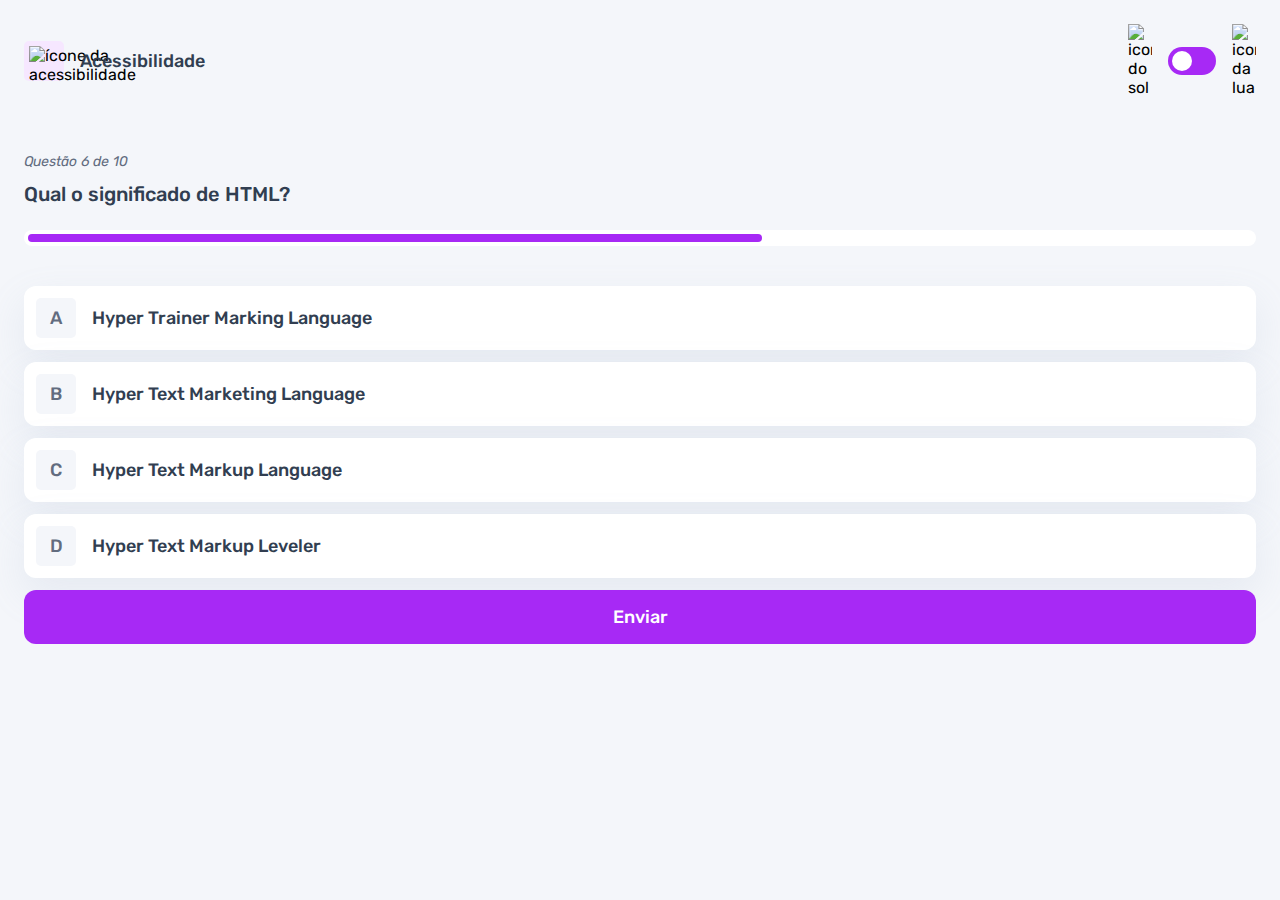
==== pages/Quiz/quiz.html @ d0536d73 "adicionando o efeito de seleção nas alternativas" ====
<!DOCTYPE html>
<html lang="en">
<head>
    <meta charset="UTF-8">
    <meta name="viewport" content="width=device-width, initial-scale=1.0">
    <link rel="preconnect" href="https://fonts.googleapis.com">
    <link rel="preconnect" href="https://fonts.gstatic.com" crossorigin>
    <link href="https://fonts.googleapis.com/css2?family=Rubik:ital,wght@0,300..900;1,300..900&display=swap" rel="stylesheet">
    <link rel="stylesheet" href="quiz.css">
    <title>Quiz App</title>
</head>
<body>
    <header>
        <div class="assunto">
            <div class="assunto_icone">
                <img src="../../assets/images/icon-accessibility.svg" alt="ícone da acessibilidade">
            </div>

            <h1>Acessibilidade</h1>
        </div>


        <div class="tema">
            <img src="../../assets/images/icon-sun-dark.svg" alt="icone do sol">

            <button>
                <div></div>
            </button>
            <img src="../../assets/images/icon-moon-dark.svg" alt="icone da lua">
        </div>
    </header>

    <main>
        <section class="pergunta">
            <p>Questão 6 de 10</p>


            <h2>Qual o significado de HTML?</h2>

            <div class="barra_progresso">
                <div></div>
            </div>
        </section>

        <section class="alternativas">
            <form action="">
                <label for="alternativa_a">
                    <input type="radio" id="alternativa_a" name="alternativa">

                    <div>
                        <span>A</span>

                        Hyper Trainer Marking Language
                    </div>

                </label>
                <label for="alternativa_b">
                    <input type="radio" id="alternativa_b" name="alternativa">

                    <div>
                        <span>B</span>
                        Hyper Text Marketing Language
                    </div>
                </label>
                <label for="alternativa_c">
                    <input type="radio" id="alternativa_c"  name="alternativa">

                    <div>
                        <span>C</span>
                        Hyper Text Markup Language
                    </div>
                </label>
                <label for="alternativa_d">
                    <input type="radio" id="alternativa_d" name="alternativa">

                    <div>
                        <span>D</span>
                        Hyper Text Markup Leveler
                    </div>
                </label>
            </form>
            <button>Enviar</button>
        </section>
    </main>
</body>
</html>
---- pages/Quiz/quiz.css ----
* {
    margin: 0;
    padding: 0;
    box-sizing: border-box;
    font-family: "Rubik", sans-serif;
    -webkit-font-smoothing: antialiased;
}

:root {
    --bg-color: #f4f6fa;
    --purple: #a729f5;
    --white: #fff;
    --button-bg: #fff;
    --primary-text-color: #313e51;
    --secondary-text-color: #626c7f;
    --shadow: 0px 16px 40px 0px rgba(143, 160, 193, 0.14);
    --bg-html: #fff1e9;
    --bg-css: #e0fdef;
    --bg-javascript: #ebf0ff;
    --bg-acessibilidade: #f6e7ff;
    --green:#26d782;
    --red: #ee5454;
    --bg-mobile: url(../../assets/images/pattern-background-mobile-light.svg);
    --bg-desktop: url(../../assets/images/pattern-background-desktop-light.svg);
}

body.escuro {
    --bg-color: #313e51;
    --bg-mobile: url(../../assets/images/pattern-background-mobile-dark.svg);
    --bg-desktop: url(../../assets/images/pattern-background-desktop-dark.svg);
    --primary-text-color: #fff;
    --secondary-text-color: #abc1e1;
    --button-bg: #3b4d66;
    --shadow: 0px 16px 40px 0px rgba(49, 62, 81, 0.14);
}

body {
    height: 100svh;
    background: var(--bg-mobile) var(--bg-color);
    background-repeat: no-repeat;
    background-size: cover;
}

header {
    display: flex;
    justify-content: space-between;
    padding: 16px 24px;
}

.assunto {
    display: flex;
    align-items: center;
    gap: 16px;
}

.assunto_icone {
    background: var(--bg-acessibilidade);
    width: 40px;
    height: 40px;
    padding: 5px;
    border-radius: 5px;
}

.assunto_icone img {
    width: 100%;
}
.assunto h1 {
    font-size: 18px;
    font-weight: 500;
    color: var(--primary-text-color);
}
.tema {
    padding: 8px 0;
    display: flex;
    align-items: center;
    gap: 8px;
}


.tema img {
    width: 16px;
}


.tema button {
    height: 20px;
    width: 32px;
    background: var(--purple);
    border: 0;
    border-radius: 999px;
    padding: 4px;
}

.tema button div {
    background: var(--white);
    width: 12px;
    height: 12px;
    border-radius: 999px;

}


main {
    padding: 32px 24px;
}


.pergunta {
    margin-bottom: 40px;
}

.pergunta p {
    font-style: italic;
    font-size: 14px;
    color: var(--secondary-text-color);
    margin-bottom: 12px;
}

.pergunta h2 {
    font-size: 20px;
    font-weight: 500;
    color: var(--primary-text-color);
    line-height: 24px;
    margin-bottom: 24px;
}

.barra_progresso {
    background: var(--button-bg);
    height: 16px;
    padding: 4px;
    border-radius: 999px;
}

.barra_progresso div {
    height: 100%;
    width: 60%;
    background: var(--purple);
    border-radius: 999px;
}

.alternativas form {
    display: flex;
    flex-direction: column;
    gap: 12px;
    margin-bottom: 12px;
}

.alternativas label {
    display: block;
    background: var(--button-bg);
    padding: 12px;
    font-size: 18px;
    font-weight: 500;
    border-radius: 12px;
    box-shadow: var(--shadow);
    color: var(--primary-text-color);
}

.alternativas label:has(input:checked) {
    outline: 3px solid var(--purple);

    & span {
        background: var(--purple);
        color: var(--white);
    }
}

.alternativas input {
    display: none;
}

.alternativas div {
    display: flex;
    align-items: center;
    gap: 16px;
}

.alternativas div span {
    display: block;
    width: 40px;
    height: 40px;
    background: var(--bg-color);
    border-radius: 5px;
    color: var(--secondary-text-color);

    display: flex;
    align-items: center;
    justify-content: center;
    flex-shrink: 0;
}

.alternativas button {
    padding: 16px;
    border-radius: 12px;
    border: none;
    background: var(--purple);
    color: var(--white);
    width: 100%;



    font-size: 18px;
    font-weight: 500;
}


@media(min-width: 1100px) {
    .tema {
        gap: 16px;
    }

    .tema img {
        width: 24px;
    }

    .tema button {
        width: 48px;
        height: 28px;
    }

    .tema button div {
        width: 20px;
        height: 20px;
    }
}
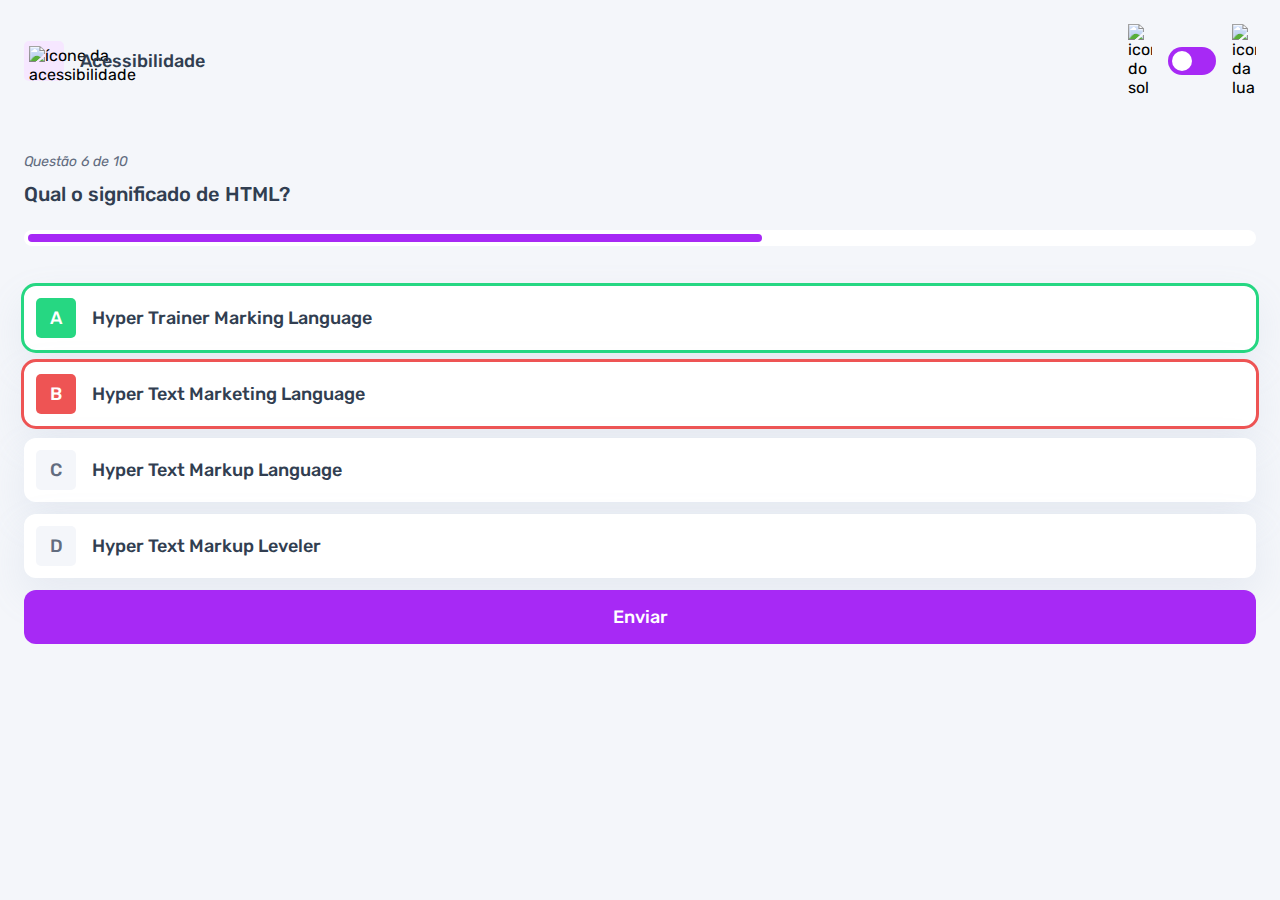
==== commit 8fd8369a: "adicionado o efeito para alternativas corretas e erradas" ====
--- a/pages/Quiz/quiz.html
+++ b/pages/Quiz/quiz.html
@@ -44,7 +44,7 @@
 
         <section class="alternativas">
             <form action="">
-                <label for="alternativa_a">
+                <label for="alternativa_a" id="correta">
                     <input type="radio" id="alternativa_a" name="alternativa">
 
                     <div>
@@ -54,7 +54,7 @@
                     </div>
 
                 </label>
-                <label for="alternativa_b">
+                <label for="alternativa_b" id="errada">
                     <input type="radio" id="alternativa_b" name="alternativa">
 
                     <div>
--- a/pages/Quiz/quiz.css
+++ b/pages/Quiz/quiz.css
@@ -165,6 +165,25 @@
     }
 }
 
+
+.alternativas label#correta {
+    outline: 3px solid var(--green);
+
+    & span {
+        background: var(--green);
+        color: var(--white);
+    }
+}
+
+.alternativas label#errada {
+    outline: 3px solid var(--red);
+
+    & span {
+        background: var(--red);
+        color: var(--white);
+    }
+}
+
 .alternativas input {
     display: none;
 }
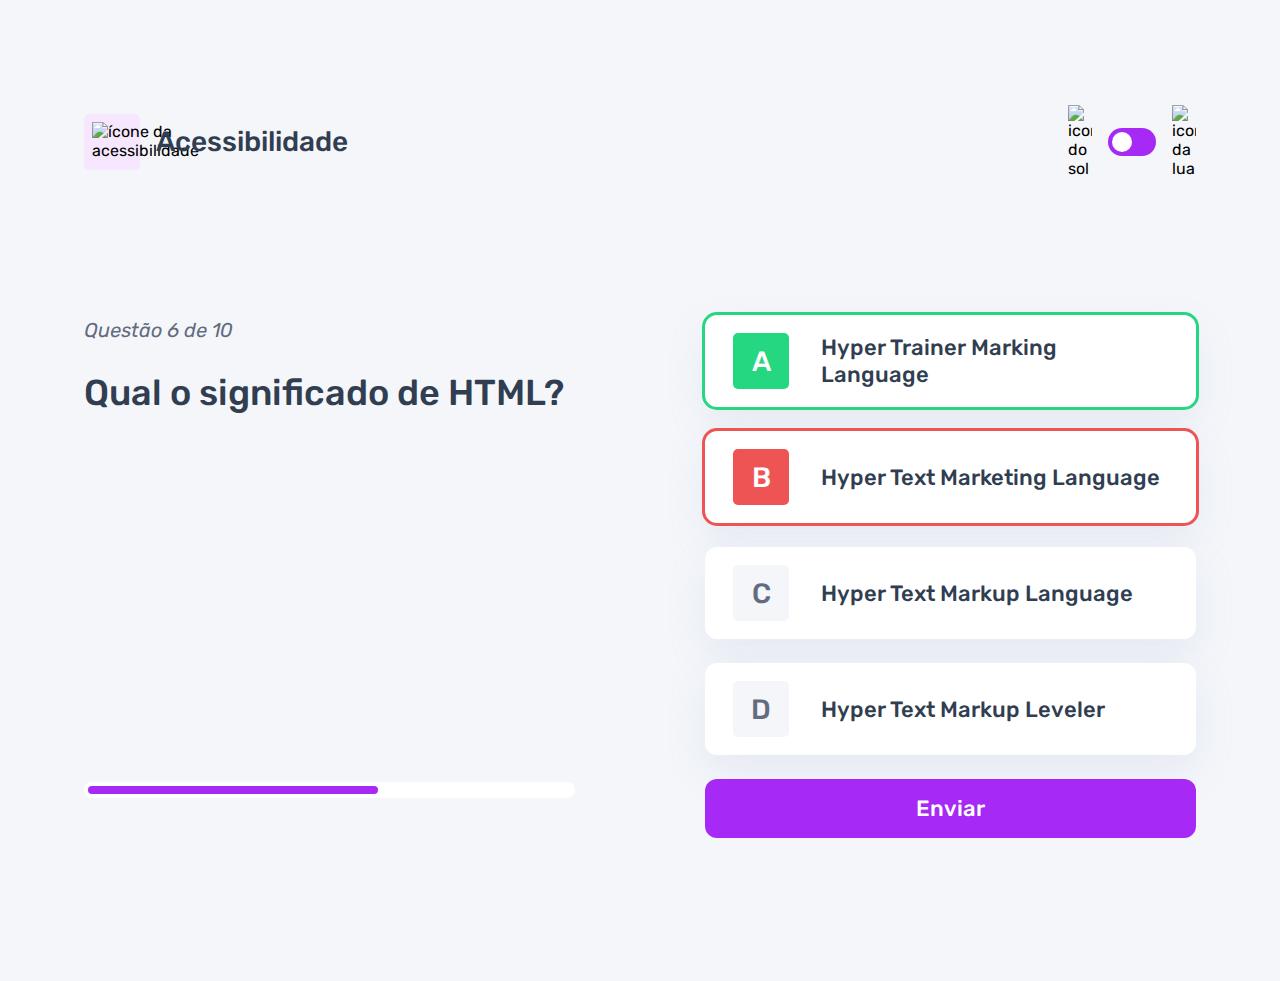
==== commit 21bbd9de: "adicionada a responsividade para o desktop" ====
--- a/pages/Quiz/quiz.html
+++ b/pages/Quiz/quiz.html
@@ -32,11 +32,12 @@
 
     <main>
         <section class="pergunta">
-            <p>Questão 6 de 10</p>
+            <div>
+                <p>Questão 6 de 10</p>
 
 
-            <h2>Qual o significado de HTML?</h2>
-
+                <h2>Qual o significado de HTML?</h2>
+            </div>
             <div class="barra_progresso">
                 <div></div>
             </div>
--- a/pages/Quiz/quiz.css
+++ b/pages/Quiz/quiz.css
@@ -224,6 +224,22 @@
 
 
 @media(min-width: 1100px) {
+    header {
+        margin-block: 81px;
+        max-width: 1160px;
+        margin-inline: auto;
+    }
+
+    .assunto_icone{
+        width: 56px;
+        height: 56px;
+        padding: 8px;
+    }
+
+    .assunto h1 {
+        font-size: 28px;
+    }
+
     .tema {
         gap: 16px;
     }
@@ -241,4 +257,61 @@
         width: 20px;
         height: 20px;
     }
+
+    main {
+        max-width: 1160px;
+        margin-inline: auto;
+
+
+        display: flex;
+        gap: 130px;
+
+    }
+
+    section {
+        width: 100%;
+    }
+
+    .pergunta {
+        display: flex;
+        flex-direction: column;
+        justify-content: space-between;
+    }
+
+    .pergunta p {
+        font-size: 20px;
+        line-height: 30px;
+        margin-bottom: 27px;
+    }
+
+    .pergunta h2 {
+        font-size: 36px;
+        line-height: 42px;
+    }
+
+    .alternativas form {
+        gap: 24px;
+        margin-bottom: 24px;
+    }
+
+    .alternativas label {
+        font-size: 22px;
+        padding: 18px 28px;
+
+    }
+
+    .alternativas div {
+        gap: 32px;
+    }
+
+
+    .alternativas div span {
+        width: 56px;
+        height: 56px;
+        font-size: 28px;
+    }
+
+    .alternativas button {
+        font-size: 22px;
+    }
 }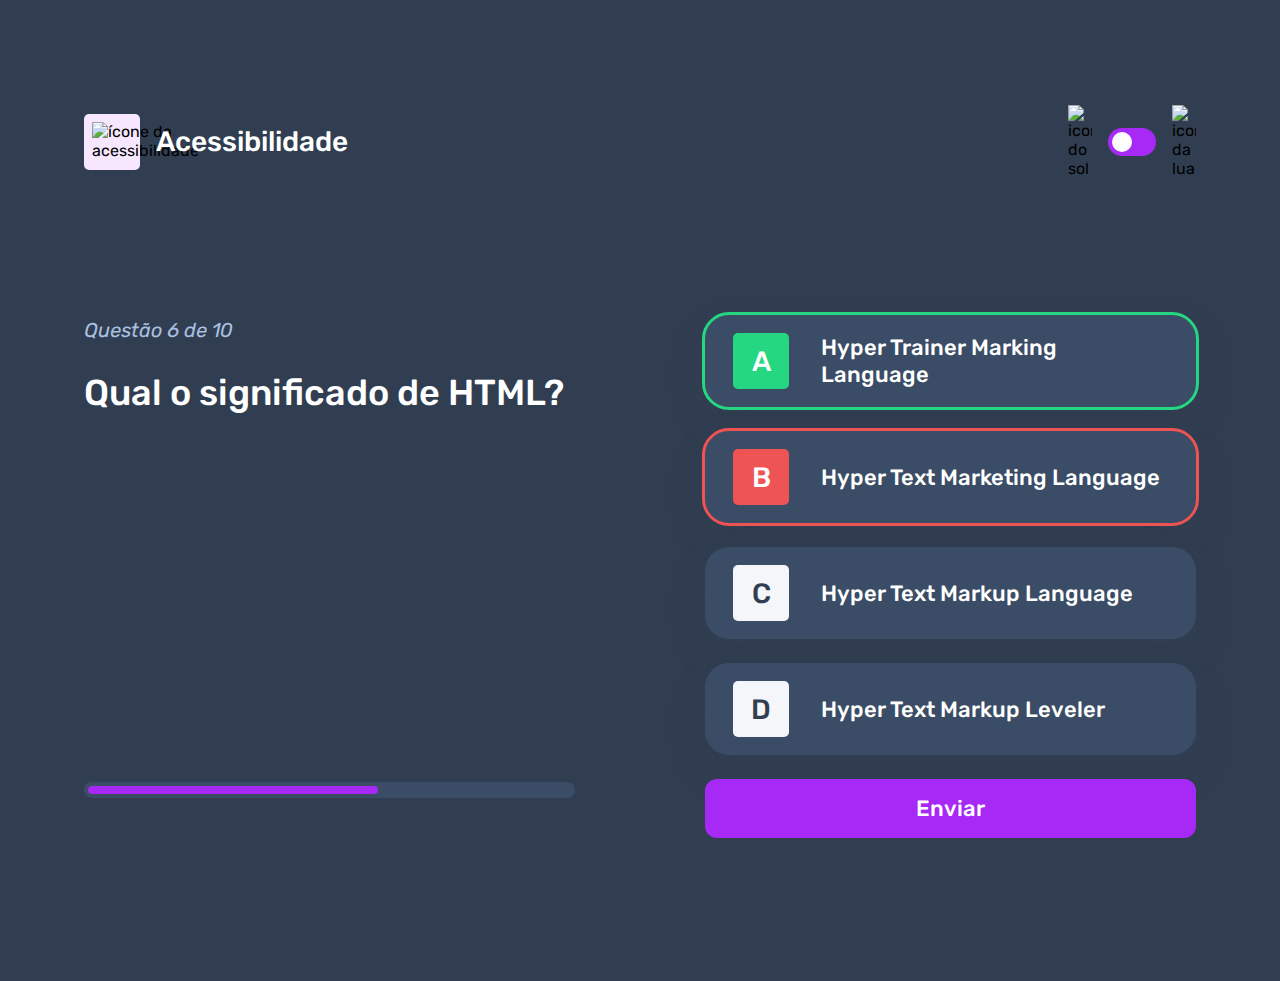
==== commit 1600639c: "aajuste das cores no tema dark" ====
--- a/pages/Quiz/quiz.html
+++ b/pages/Quiz/quiz.html
@@ -9,7 +9,7 @@
     <link rel="stylesheet" href="quiz.css">
     <title>Quiz App</title>
 </head>
-<body>
+<body class="escuro">
     <header>
         <div class="assunto">
             <div class="assunto_icone">
--- a/pages/Quiz/quiz.css
+++ b/pages/Quiz/quiz.css
@@ -8,7 +8,10 @@
 
 :root {
     --bg-color: #f4f6fa;
+    --bg-span: #f4f6fa;
+    --color-span:#626c7f;
     --purple: #a729f5;
+    --purple-hover: rgba(167, 41, 245, 0.7);
     --white: #fff;
     --button-bg: #fff;
     --primary-text-color: #313e51;
@@ -26,6 +29,7 @@
 
 body.escuro {
     --bg-color: #313e51;
+    --color-span: #313e51;
     --bg-mobile: url(../../assets/images/pattern-background-mobile-dark.svg);
     --bg-desktop: url(../../assets/images/pattern-background-desktop-dark.svg);
     --primary-text-color: #fff;
@@ -154,6 +158,14 @@
     border-radius: 12px;
     box-shadow: var(--shadow);
     color: var(--primary-text-color);
+    cursor: pointer;
+}
+
+.alternativas label:hover {
+    & span {
+        background: var(--bg-acessibilidade);
+        color: var(--purple);
+    }
 }
 
 .alternativas label:has(input:checked) {
@@ -198,9 +210,9 @@
     display: block;
     width: 40px;
     height: 40px;
-    background: var(--bg-color);
+    background: var(--bg-span);
     border-radius: 5px;
-    color: var(--secondary-text-color);
+    color: var(--color-span);
 
     display: flex;
     align-items: center;
@@ -220,7 +232,14 @@
 
     font-size: 18px;
     font-weight: 500;
-}
+    transition: background 0.3s;
+}
+
+.alternativas button:hover {
+    background: var(--purple-hover);
+    cursor: pointer;
+}
+
 
 
 @media(min-width: 1100px) {
@@ -297,7 +316,7 @@
     .alternativas label {
         font-size: 22px;
         padding: 18px 28px;
-
+        border-radius: 24px;
     }
 
     .alternativas div {
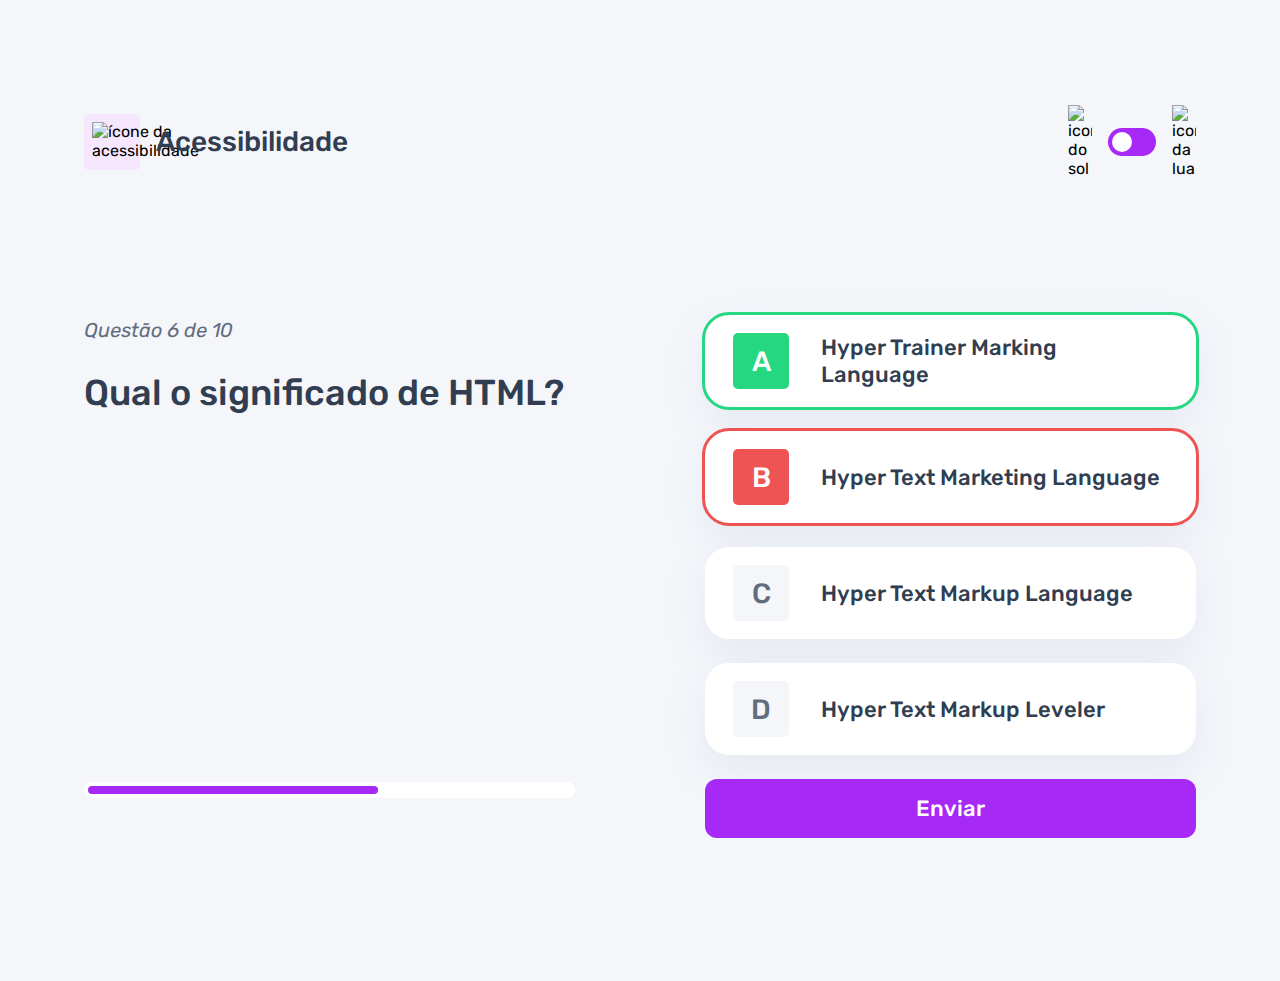
==== commit 7788cbb6: "ajuste do fundo para desktop" ====
--- a/pages/Quiz/quiz.html
+++ b/pages/Quiz/quiz.html
@@ -9,7 +9,7 @@
     <link rel="stylesheet" href="quiz.css">
     <title>Quiz App</title>
 </head>
-<body class="escuro">
+<body>
     <header>
         <div class="assunto">
             <div class="assunto_icone">
--- a/pages/Quiz/quiz.css
+++ b/pages/Quiz/quiz.css
@@ -243,6 +243,14 @@
 
 
 @media(min-width: 1100px) {
+
+    body {
+        background: var(--bg-desktop) var(--bg-color);
+        background-size: cover;
+        background-repeat: no-repeat;
+
+    }
+
     header {
         margin-block: 81px;
         max-width: 1160px;
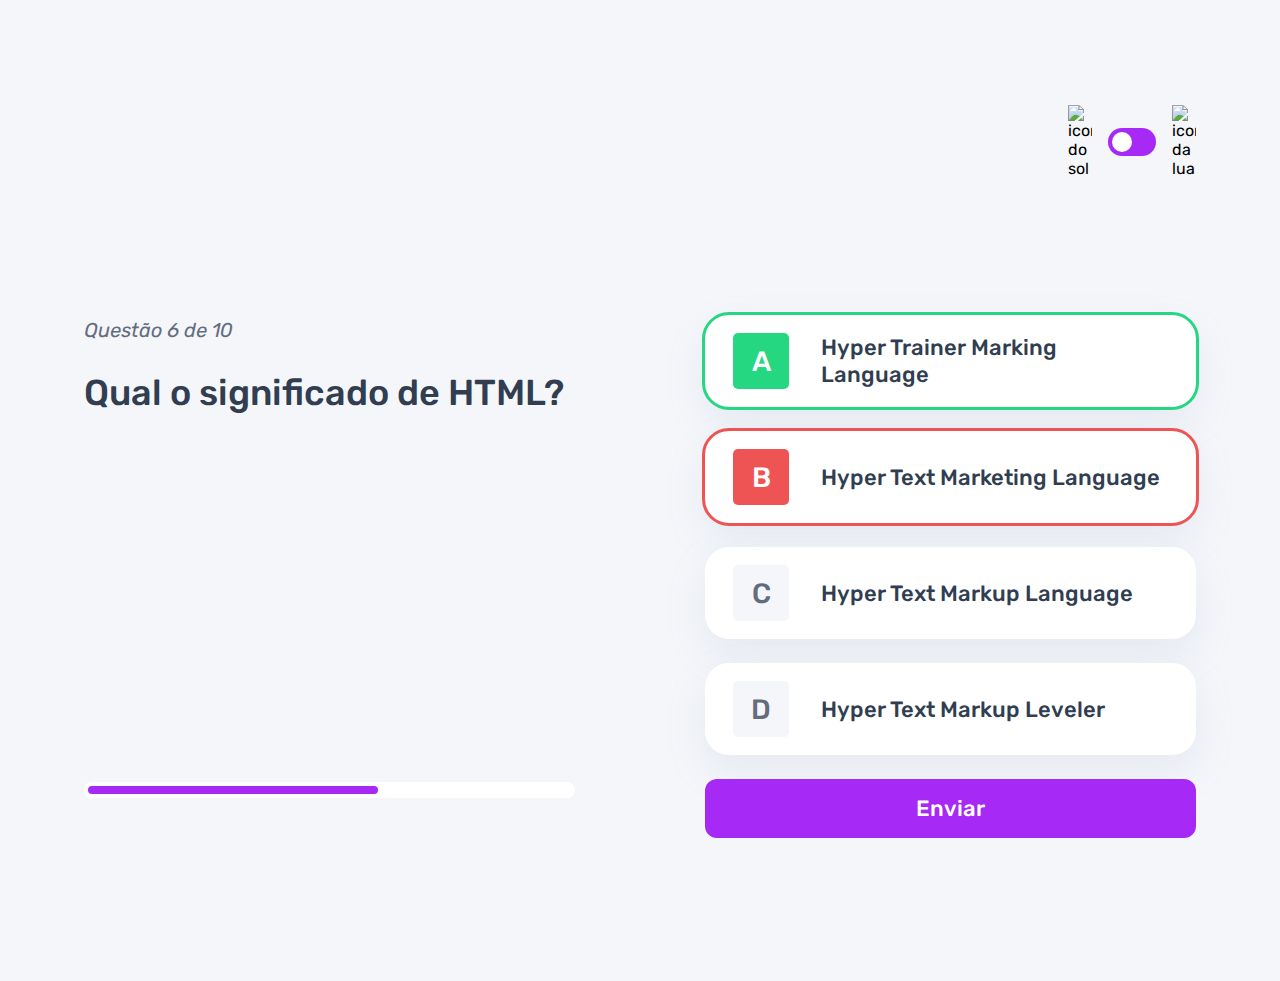
==== commit 3f0d676d: "Alteração dinamica do assunto da página" ====
--- a/pages/Quiz/quiz.html
+++ b/pages/Quiz/quiz.html
@@ -7,16 +7,17 @@
     <link rel="preconnect" href="https://fonts.gstatic.com" crossorigin>
     <link href="https://fonts.googleapis.com/css2?family=Rubik:ital,wght@0,300..900;1,300..900&display=swap" rel="stylesheet">
     <link rel="stylesheet" href="quiz.css">
+    <script src="./quiz.js" type="module" defer></script>
     <title>Quiz App</title>
 </head>
 <body>
     <header>
         <div class="assunto">
             <div class="assunto_icone">
-                <img src="../../assets/images/icon-accessibility.svg" alt="ícone da acessibilidade">
+                <img src="" alt="">
             </div>
 
-            <h1>Acessibilidade</h1>
+            <h1></h1>
         </div>
 
 
--- a/pages/Quiz/quiz.css
+++ b/pages/Quiz/quiz.css
@@ -58,11 +58,23 @@
 }
 
 .assunto_icone {
-    background: var(--bg-acessibilidade);
     width: 40px;
     height: 40px;
     padding: 5px;
     border-radius: 5px;
+}
+
+.assunto_icone.html {
+    background: var(--bg-html);
+}
+.assunto_icone.css {
+    background: var(--bg-css);
+}
+.assunto_icone.javascript {
+    background: var(--bg-javascript);
+}
+.assunto_icone.acessibilidade {
+    background: var(--bg-acessibilidade);
 }
 
 .assunto_icone img {
@@ -93,6 +105,8 @@
     border: 0;
     border-radius: 999px;
     padding: 4px;
+    display: flex;
+    cursor: pointer;
 }
 
 .tema button div {
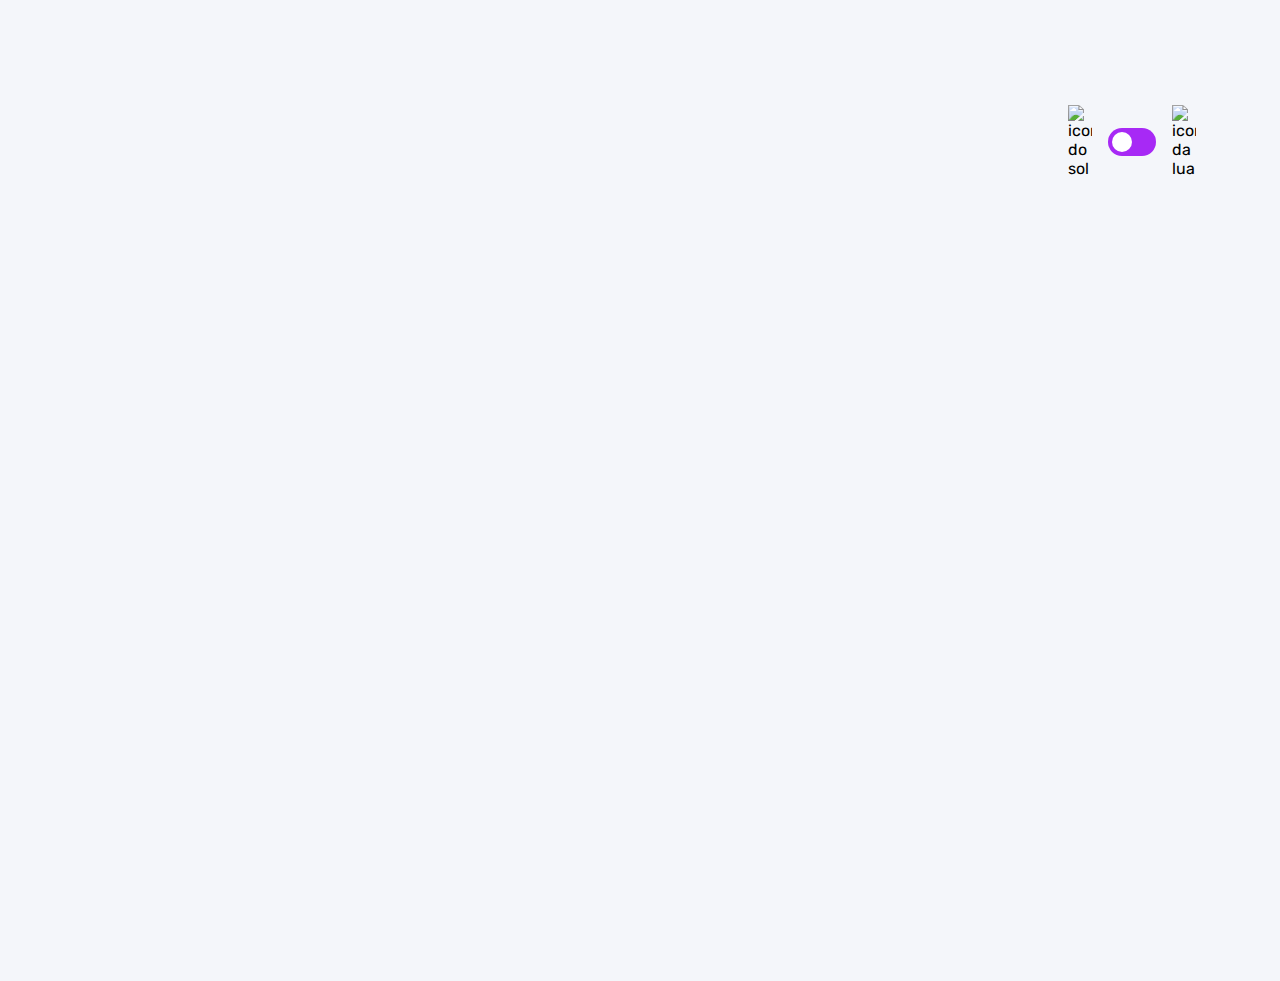
==== commit d86eb3f9: "Adicionadas as funções de buscar as perguntas e montar as perguntas no html" ====
--- a/pages/Quiz/quiz.html
+++ b/pages/Quiz/quiz.html
@@ -32,57 +32,7 @@
     </header>
 
     <main>
-        <section class="pergunta">
-            <div>
-                <p>Questão 6 de 10</p>
-
-
-                <h2>Qual o significado de HTML?</h2>
-            </div>
-            <div class="barra_progresso">
-                <div></div>
-            </div>
-        </section>
-
-        <section class="alternativas">
-            <form action="">
-                <label for="alternativa_a" id="correta">
-                    <input type="radio" id="alternativa_a" name="alternativa">
-
-                    <div>
-                        <span>A</span>
-
-                        Hyper Trainer Marking Language
-                    </div>
-
-                </label>
-                <label for="alternativa_b" id="errada">
-                    <input type="radio" id="alternativa_b" name="alternativa">
-
-                    <div>
-                        <span>B</span>
-                        Hyper Text Marketing Language
-                    </div>
-                </label>
-                <label for="alternativa_c">
-                    <input type="radio" id="alternativa_c"  name="alternativa">
-
-                    <div>
-                        <span>C</span>
-                        Hyper Text Markup Language
-                    </div>
-                </label>
-                <label for="alternativa_d">
-                    <input type="radio" id="alternativa_d" name="alternativa">
-
-                    <div>
-                        <span>D</span>
-                        Hyper Text Markup Leveler
-                    </div>
-                </label>
-            </form>
-            <button>Enviar</button>
-        </section>
+        
     </main>
 </body>
 </html>--- a/pages/Quiz/quiz.css
+++ b/pages/Quiz/quiz.css
@@ -151,7 +151,6 @@
 
 .barra_progresso div {
     height: 100%;
-    width: 60%;
     background: var(--purple);
     border-radius: 999px;
 }
